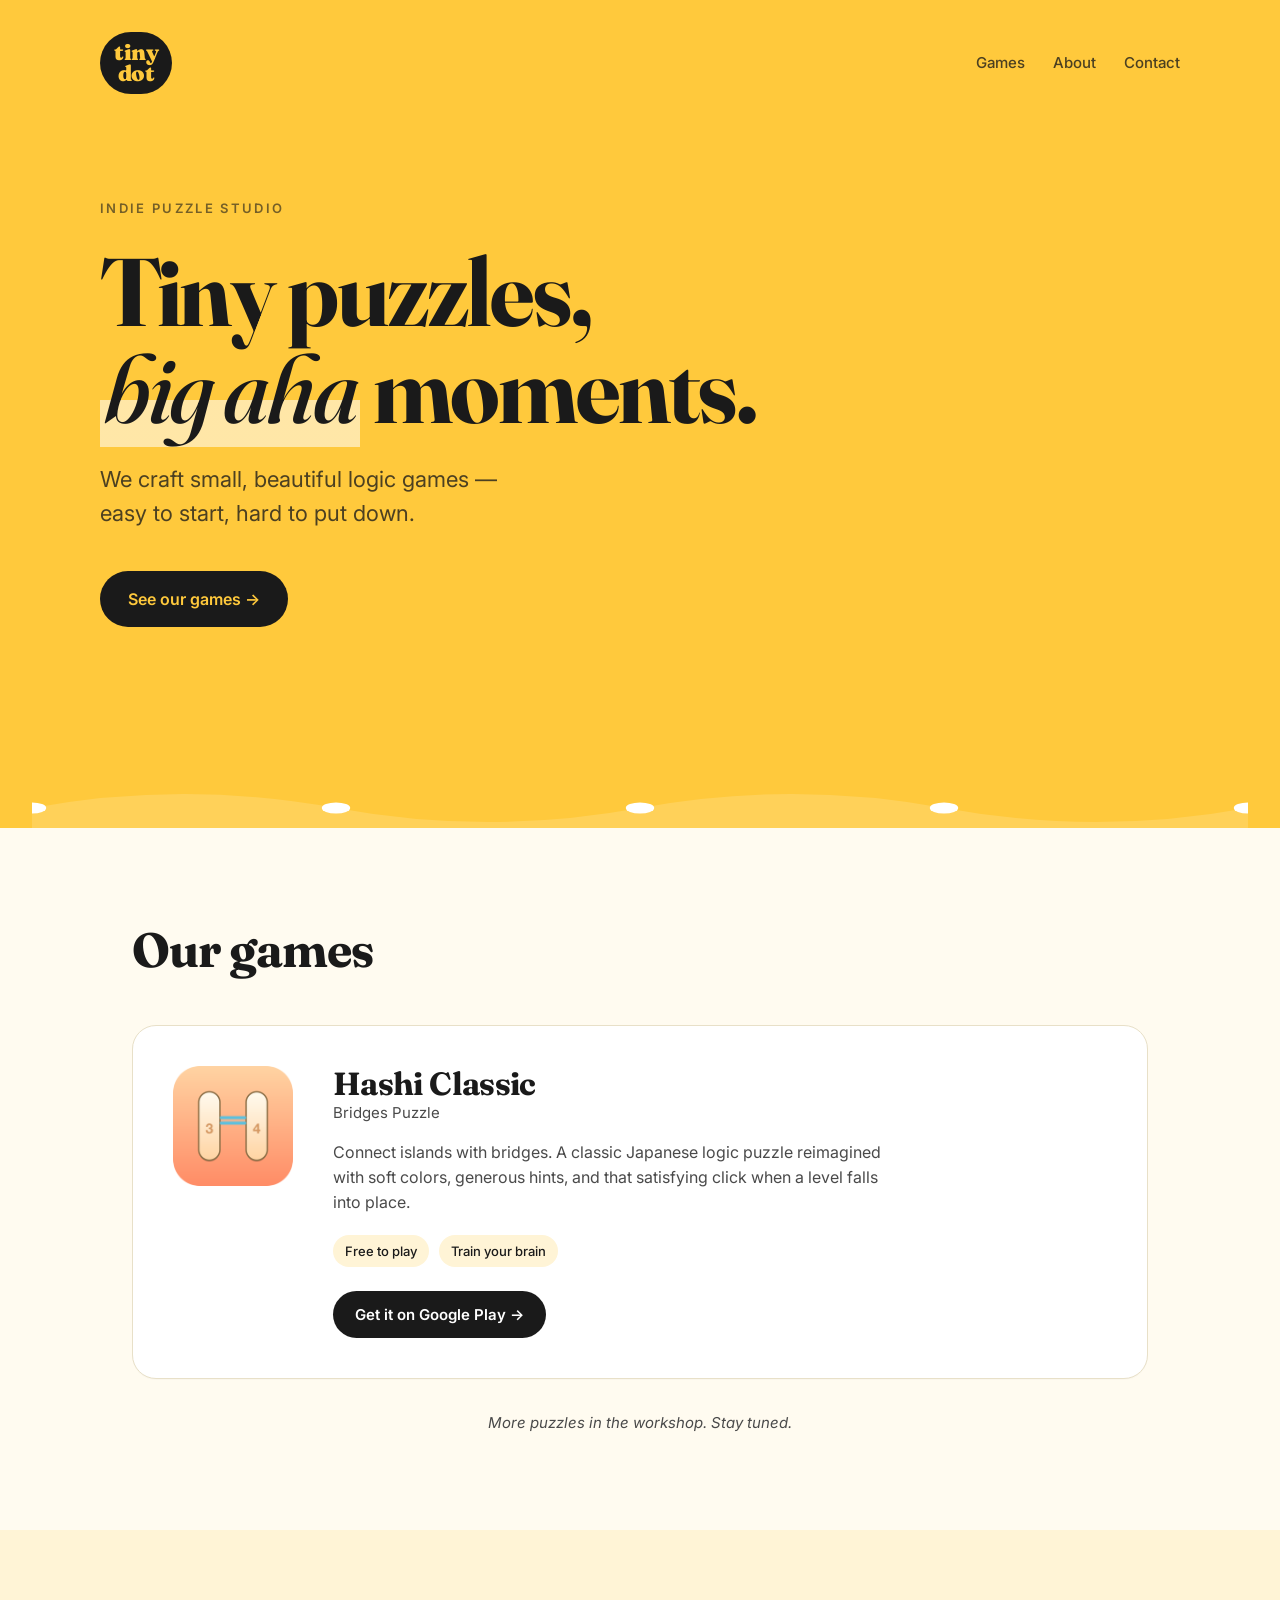
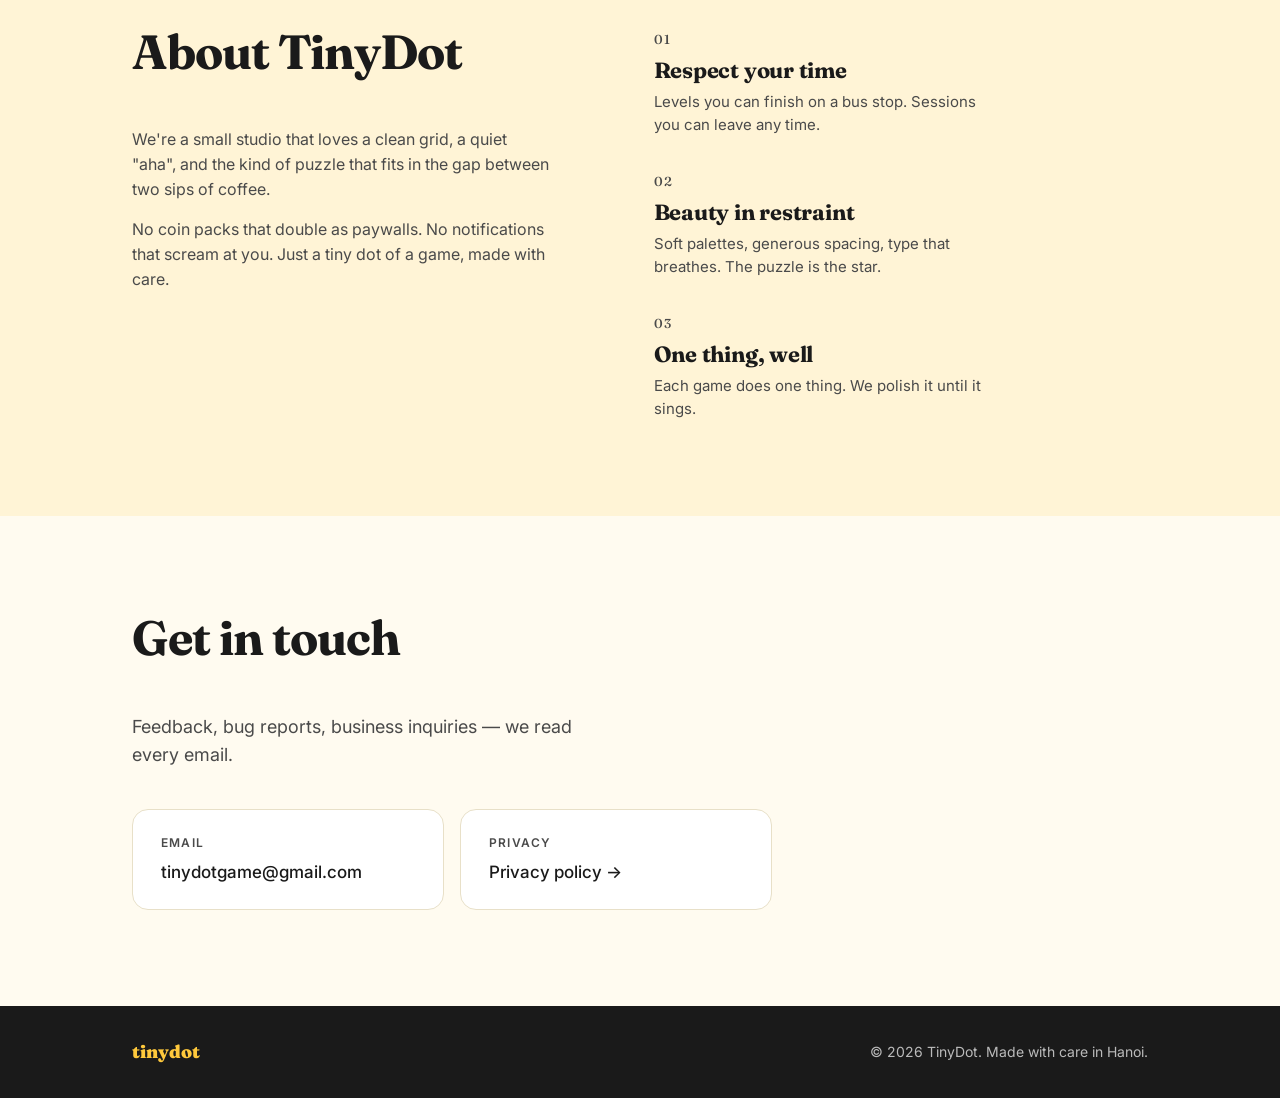
==== index.html @ 89ad3532 "Initial landing page" ====
<!DOCTYPE html>
<html lang="en">
<head>
    <meta charset="UTF-8">
    <meta name="viewport" content="width=device-width, initial-scale=1.0">
    <meta name="description" content="TinyDot — Tiny puzzles, big aha moments. We craft small, beautiful logic games — easy to start, hard to put down.">
    <meta property="og:title" content="TinyDot Studio">
    <meta property="og:description" content="Tiny puzzles, big aha moments. Logic games for curious minds.">
    <meta property="og:type" content="website">
    <meta property="og:url" content="https://tinydot-studio.github.io/">
    <title>TinyDot — Tiny puzzles, big aha moments</title>
    <link rel="icon" type="image/png" href="favicon.png">
    <link rel="preconnect" href="https://fonts.googleapis.com">
    <link rel="preconnect" href="https://fonts.gstatic.com" crossorigin>
    <link href="https://fonts.googleapis.com/css2?family=Fraunces:opsz,wght@9..144,500;9..144,700;9..144,900&family=Inter:wght@400;500;600&display=swap" rel="stylesheet">
    <link rel="stylesheet" href="styles.css">
</head>
<body>

<header class="hero">
    <nav class="nav">
        <a href="#" class="brand">
            <span class="brand-mark">tiny<br>dot</span>
        </a>
        <ul class="nav-links">
            <li><a href="#games">Games</a></li>
            <li><a href="#about">About</a></li>
            <li><a href="#contact">Contact</a></li>
        </ul>
    </nav>

    <div class="hero-content">
        <p class="eyebrow">Indie puzzle studio</p>
        <h1 class="hero-title">
            Tiny puzzles, <br>
            <em>big aha</em> moments.
        </h1>
        <p class="hero-sub">
            We craft small, beautiful logic games — easy to start, hard to put down.
        </p>
        <a href="#games" class="cta">See our games →</a>
    </div>

    <div class="hero-bridges" aria-hidden="true">
        <svg viewBox="0 0 1200 200" preserveAspectRatio="none">
            <path d="M0,150 Q150,80 300,150 T600,150 T900,150 T1200,150 L1200,200 L0,200 Z" fill="#fff" opacity="0.15"/>
            <circle cx="0" cy="150" r="14" fill="#fff"/>
            <circle cx="300" cy="150" r="14" fill="#fff"/>
            <circle cx="600" cy="150" r="14" fill="#fff"/>
            <circle cx="900" cy="150" r="14" fill="#fff"/>
            <circle cx="1200" cy="150" r="14" fill="#fff"/>
        </svg>
    </div>
</header>

<section id="games" class="games">
    <div class="container">
        <h2 class="section-title">Our games</h2>

        <article class="game-card">
            <div class="game-icon">
                <img src="hashi-icon.png" alt="Hashi Classic icon" width="120" height="120">
            </div>
            <div class="game-info">
                <h3 class="game-title">Hashi Classic</h3>
                <p class="game-tagline">Bridges Puzzle</p>
                <p class="game-desc">
                    Connect islands with bridges. A classic Japanese logic puzzle reimagined
                    with soft colors, generous hints, and that satisfying click when a level falls into place.
                </p>
                <div class="game-meta">
                    <span class="badge">Free to play</span>
                    <span class="badge">Train your brain</span>
                </div>
                <a href="https://play.google.com/store/apps/details?id=com.tinydot.connect.hashi.puzzle"
                   class="game-cta" target="_blank" rel="noopener">
                    Get it on Google Play →
                </a>
            </div>
        </article>

        <div class="coming-soon">
            <p>More puzzles in the workshop. Stay tuned.</p>
        </div>
    </div>
</section>

<section id="about" class="about">
    <div class="container about-grid">
        <div>
            <h2 class="section-title">About TinyDot</h2>
            <p>
                We're a small studio that loves a clean grid, a quiet "aha", and the kind of
                puzzle that fits in the gap between two sips of coffee.
            </p>
            <p>
                No coin packs that double as paywalls. No notifications that scream at you.
                Just a tiny dot of a game, made with care.
            </p>
        </div>
        <div class="about-values">
            <div class="value">
                <span class="value-num">01</span>
                <h4>Respect your time</h4>
                <p>Levels you can finish on a bus stop. Sessions you can leave any time.</p>
            </div>
            <div class="value">
                <span class="value-num">02</span>
                <h4>Beauty in restraint</h4>
                <p>Soft palettes, generous spacing, type that breathes. The puzzle is the star.</p>
            </div>
            <div class="value">
                <span class="value-num">03</span>
                <h4>One thing, well</h4>
                <p>Each game does one thing. We polish it until it sings.</p>
            </div>
        </div>
    </div>
</section>

<section id="contact" class="contact">
    <div class="container">
        <h2 class="section-title">Get in touch</h2>
        <p class="contact-lede">
            Feedback, bug reports, business inquiries — we read every email.
        </p>
        <div class="contact-cards">
            <a class="contact-card" href="mailto:tinydotgame@gmail.com">
                <span class="contact-label">Email</span>
                <span class="contact-value">tinydotgame@gmail.com</span>
            </a>
            <a class="contact-card" href="privacy.html">
                <span class="contact-label">Privacy</span>
                <span class="contact-value">Privacy policy →</span>
            </a>
        </div>
    </div>
</section>

<footer class="footer">
    <div class="container footer-row">
        <span class="footer-brand">tinydot</span>
        <span class="footer-copy">© 2026 TinyDot. Made with care in Hanoi.</span>
    </div>
</footer>

</body>
</html>
---- styles.css ----
/* TinyDot Studio — landing page
   Palette derived from Play Store header: warm yellow #FFC93C + cream + ink */

:root {
    --bg: #FFFBF0;
    --ink: #1A1A1A;
    --ink-soft: #4A4A4A;
    --yellow: #FFC93C;
    --yellow-deep: #F5B400;
    --cream: #FFF4D6;
    --line: #E8E0C8;
    --accent: #2E3A8C;
}

* { box-sizing: border-box; margin: 0; padding: 0; }

html { scroll-behavior: smooth; }

body {
    font-family: 'Inter', -apple-system, BlinkMacSystemFont, sans-serif;
    color: var(--ink);
    background: var(--bg);
    line-height: 1.55;
    -webkit-font-smoothing: antialiased;
    text-rendering: optimizeLegibility;
}

.container {
    max-width: 1080px;
    margin: 0 auto;
    padding: 0 32px;
}

/* ─── HERO ───────────────────────────────────────────────── */

.hero {
    background: var(--yellow);
    color: var(--ink);
    padding: 32px 32px 0;
    position: relative;
    overflow: hidden;
    min-height: 92vh;
    display: flex;
    flex-direction: column;
}

.nav {
    max-width: 1080px;
    margin: 0 auto;
    width: 100%;
    display: flex;
    align-items: center;
    justify-content: space-between;
    padding-bottom: 64px;
}

.brand {
    text-decoration: none;
    color: var(--ink);
}

.brand-mark {
    font-family: 'Fraunces', Georgia, serif;
    font-weight: 900;
    font-size: 22px;
    line-height: 0.95;
    letter-spacing: -0.02em;
    background: var(--ink);
    color: var(--yellow);
    padding: 10px 14px;
    border-radius: 999px;
    display: inline-block;
    text-align: center;
}

.nav-links {
    list-style: none;
    display: flex;
    gap: 28px;
    font-size: 15px;
    font-weight: 500;
}

.nav-links a {
    color: var(--ink);
    text-decoration: none;
    opacity: 0.78;
    transition: opacity 0.15s;
}

.nav-links a:hover { opacity: 1; }

.hero-content {
    max-width: 1080px;
    margin: auto auto 80px;
    width: 100%;
    padding: 0;
}

.eyebrow {
    font-size: 13px;
    font-weight: 600;
    letter-spacing: 0.18em;
    text-transform: uppercase;
    opacity: 0.6;
    margin-bottom: 24px;
}

.hero-title {
    font-family: 'Fraunces', Georgia, serif;
    font-weight: 700;
    font-size: clamp(48px, 8vw, 96px);
    line-height: 1.02;
    letter-spacing: -0.025em;
    margin-bottom: 24px;
    max-width: 14ch;
}

.hero-title em {
    font-style: italic;
    font-weight: 500;
    background: linear-gradient(180deg, transparent 60%, rgba(255,255,255,0.55) 60%);
    padding: 0 4px;
}

.hero-sub {
    font-size: clamp(17px, 2vw, 22px);
    max-width: 32ch;
    opacity: 0.78;
    margin-bottom: 40px;
}

.cta {
    display: inline-block;
    background: var(--ink);
    color: var(--yellow);
    text-decoration: none;
    font-weight: 600;
    font-size: 16px;
    padding: 16px 28px;
    border-radius: 999px;
    transition: transform 0.15s, box-shadow 0.15s;
}

.cta:hover {
    transform: translateY(-2px);
    box-shadow: 0 8px 24px rgba(0,0,0,0.15);
}

.hero-bridges {
    width: 100%;
    height: 80px;
    margin-top: auto;
}

.hero-bridges svg {
    width: 100%;
    height: 100%;
    display: block;
}

/* ─── SECTIONS ───────────────────────────────────────────── */

section {
    padding: 96px 0;
}

.section-title {
    font-family: 'Fraunces', Georgia, serif;
    font-weight: 700;
    font-size: clamp(32px, 5vw, 48px);
    line-height: 1.1;
    letter-spacing: -0.02em;
    margin-bottom: 48px;
}

/* ─── GAMES ──────────────────────────────────────────────── */

.games { background: var(--bg); }

.game-card {
    display: grid;
    grid-template-columns: auto 1fr;
    gap: 40px;
    align-items: start;
    padding: 40px;
    background: white;
    border: 1px solid var(--line);
    border-radius: 24px;
    box-shadow: 0 1px 0 rgba(0,0,0,0.02);
}

.game-icon img {
    border-radius: 24px;
    display: block;
}

.game-title {
    font-family: 'Fraunces', Georgia, serif;
    font-weight: 700;
    font-size: 32px;
    line-height: 1.1;
    letter-spacing: -0.02em;
}

.game-tagline {
    color: var(--ink-soft);
    font-size: 15px;
    margin-bottom: 16px;
}

.game-desc {
    margin-bottom: 20px;
    color: var(--ink-soft);
    max-width: 56ch;
}

.game-meta {
    display: flex;
    gap: 10px;
    flex-wrap: wrap;
    margin-bottom: 24px;
}

.badge {
    background: var(--cream);
    color: var(--ink);
    font-size: 13px;
    font-weight: 500;
    padding: 6px 12px;
    border-radius: 999px;
}

.game-cta {
    display: inline-block;
    background: var(--ink);
    color: white;
    text-decoration: none;
    font-weight: 600;
    font-size: 15px;
    padding: 12px 22px;
    border-radius: 999px;
    transition: transform 0.15s;
}

.game-cta:hover { transform: translateY(-2px); }

.coming-soon {
    margin-top: 32px;
    text-align: center;
    color: var(--ink-soft);
    font-style: italic;
    font-size: 15px;
}

/* ─── ABOUT ──────────────────────────────────────────────── */

.about { background: var(--cream); }

.about-grid {
    display: grid;
    grid-template-columns: 1fr 1.1fr;
    gap: 72px;
}

.about p {
    color: var(--ink-soft);
    margin-bottom: 16px;
    max-width: 42ch;
}

.about-values {
    display: flex;
    flex-direction: column;
    gap: 32px;
}

.value-num {
    display: inline-block;
    font-family: 'Fraunces', Georgia, serif;
    font-weight: 500;
    font-size: 13px;
    color: var(--ink-soft);
    margin-bottom: 8px;
    letter-spacing: 0.1em;
}

.value h4 {
    font-family: 'Fraunces', Georgia, serif;
    font-weight: 700;
    font-size: 22px;
    line-height: 1.2;
    margin-bottom: 6px;
    letter-spacing: -0.01em;
}

.value p {
    color: var(--ink-soft);
    font-size: 15px;
    max-width: 38ch;
    margin: 0;
}

/* ─── CONTACT ────────────────────────────────────────────── */

.contact { background: var(--bg); }

.contact-lede {
    font-size: 18px;
    color: var(--ink-soft);
    margin-bottom: 40px;
    max-width: 44ch;
}

.contact-cards {
    display: grid;
    grid-template-columns: repeat(2, 1fr);
    gap: 16px;
    max-width: 640px;
}

.contact-card {
    display: flex;
    flex-direction: column;
    gap: 6px;
    padding: 24px 28px;
    background: white;
    border: 1px solid var(--line);
    border-radius: 16px;
    text-decoration: none;
    color: var(--ink);
    transition: border-color 0.15s, transform 0.15s;
}

.contact-card:hover {
    border-color: var(--yellow-deep);
    transform: translateY(-2px);
}

.contact-label {
    font-size: 12px;
    font-weight: 600;
    letter-spacing: 0.1em;
    text-transform: uppercase;
    color: var(--ink-soft);
}

.contact-value {
    font-weight: 500;
    font-size: 17px;
}

/* ─── FOOTER ─────────────────────────────────────────────── */

.footer {
    background: var(--ink);
    color: rgba(255,255,255,0.7);
    padding: 32px 0;
    font-size: 14px;
}

.footer-row {
    display: flex;
    justify-content: space-between;
    align-items: center;
    flex-wrap: wrap;
    gap: 12px;
}

.footer-brand {
    font-family: 'Fraunces', Georgia, serif;
    font-weight: 900;
    color: var(--yellow);
    font-size: 18px;
}

/* ─── RESPONSIVE ─────────────────────────────────────────── */

@media (max-width: 768px) {
    .container { padding: 0 24px; }
    .hero { padding: 24px 24px 0; min-height: auto; }
    .nav { padding-bottom: 48px; }
    .nav-links { gap: 18px; font-size: 14px; }
    .hero-content { margin: 40px 0; }
    .hero-title { font-size: clamp(40px, 11vw, 60px); }

    section { padding: 64px 0; }

    .game-card {
        grid-template-columns: 1fr;
        gap: 24px;
        padding: 28px;
    }
    .game-icon img { width: 96px; height: 96px; }

    .about-grid {
        grid-template-columns: 1fr;
        gap: 48px;
    }

    .contact-cards {
        grid-template-columns: 1fr;
    }
}
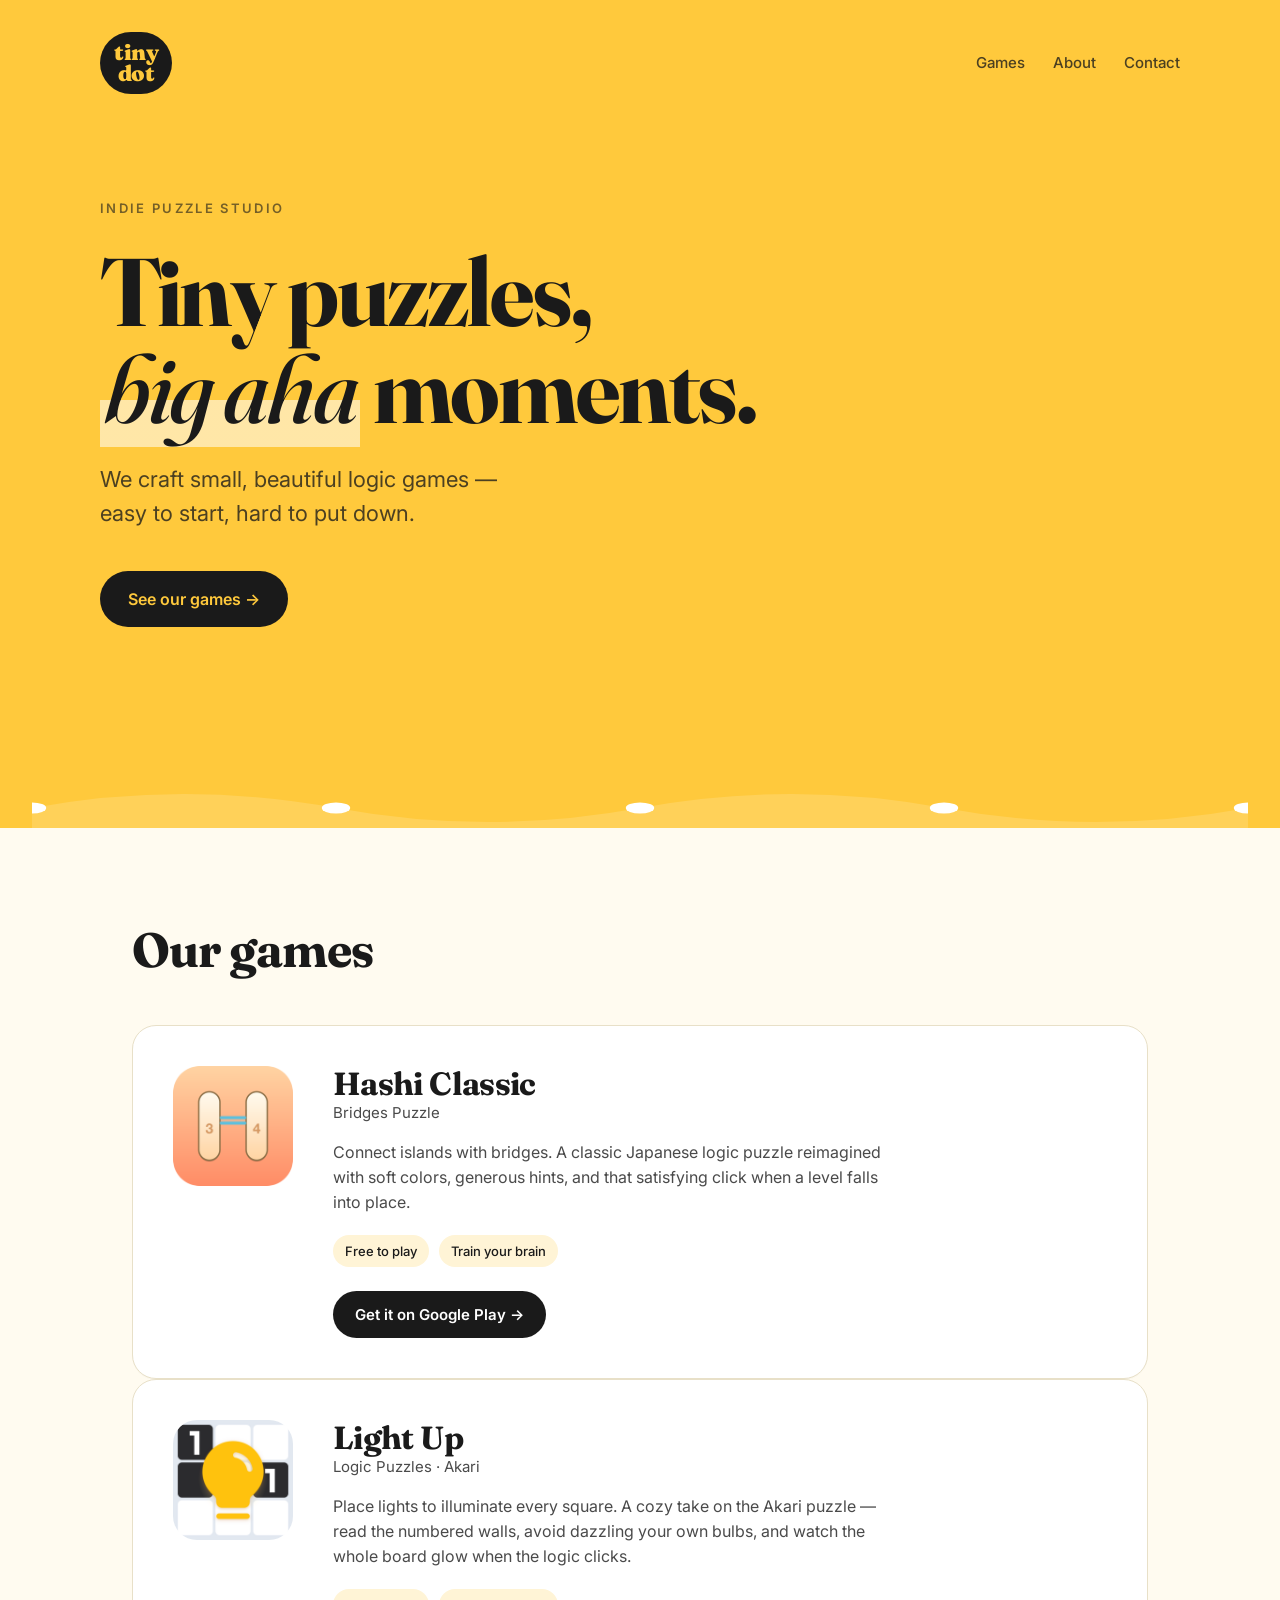
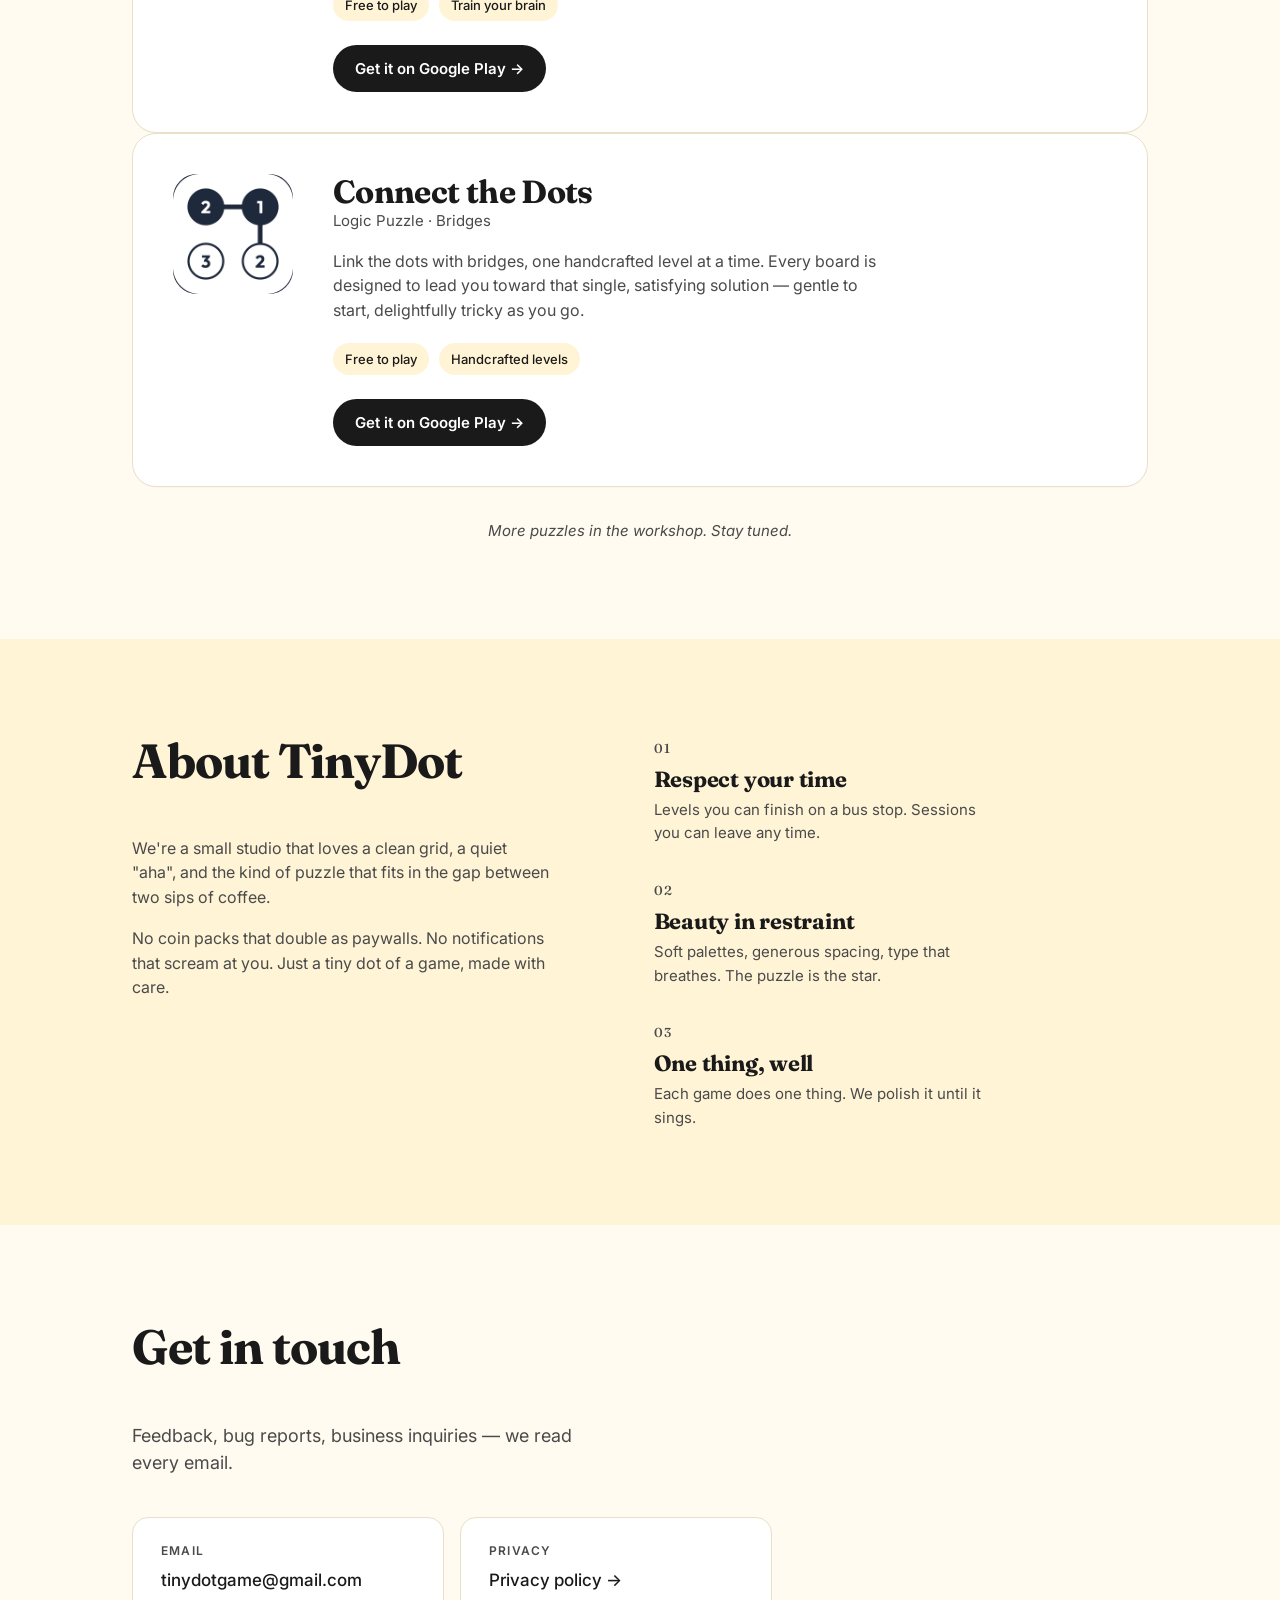
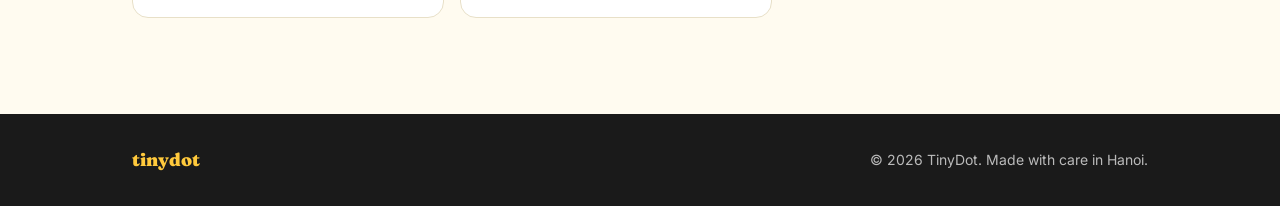
==== commit 791536ae: "Add Light Up & Connect the Dots games; update app-ads.txt resellers - Add two new game cards (Light " ====
--- a/index.html
+++ b/index.html
@@ -79,6 +79,52 @@
             </div>
         </article>
 
+        <article class="game-card">
+            <div class="game-icon">
+                <img src="lightup-icon.png" alt="Light Up icon" width="120" height="120">
+            </div>
+            <div class="game-info">
+                <h3 class="game-title">Light Up</h3>
+                <p class="game-tagline">Logic Puzzles · Akari</p>
+                <p class="game-desc">
+                    Place lights to illuminate every square. A cozy take on the Akari puzzle —
+                    read the numbered walls, avoid dazzling your own bulbs, and watch the whole
+                    board glow when the logic clicks.
+                </p>
+                <div class="game-meta">
+                    <span class="badge">Free to play</span>
+                    <span class="badge">Train your brain</span>
+                </div>
+                <a href="https://play.google.com/store/apps/details?id=com.tinydot.lightup.puzzle.number"
+                   class="game-cta" target="_blank" rel="noopener">
+                    Get it on Google Play →
+                </a>
+            </div>
+        </article>
+
+        <article class="game-card">
+            <div class="game-icon">
+                <img src="connect-icon.png" alt="Connect the Dots icon" width="120" height="120">
+            </div>
+            <div class="game-info">
+                <h3 class="game-title">Connect the Dots</h3>
+                <p class="game-tagline">Logic Puzzle · Bridges</p>
+                <p class="game-desc">
+                    Link the dots with bridges, one handcrafted level at a time. Every board is
+                    designed to lead you toward that single, satisfying solution — gentle to
+                    start, delightfully tricky as you go.
+                </p>
+                <div class="game-meta">
+                    <span class="badge">Free to play</span>
+                    <span class="badge">Handcrafted levels</span>
+                </div>
+                <a href="https://play.google.com/store/apps/details?id=com.tinydot.connect.dot.bridge"
+                   class="game-cta" target="_blank" rel="noopener">
+                    Get it on Google Play →
+                </a>
+            </div>
+        </article>
+
         <div class="coming-soon">
             <p>More puzzles in the workshop. Stay tuned.</p>
         </div>
--- a/styles.css
+++ b/styles.css
@@ -195,6 +195,31 @@
     display: block;
 }
 
+/* Placeholder icon for games without a shipped icon asset yet */
+.game-icon-ph {
+    width: 120px;
+    height: 120px;
+    border-radius: 24px;
+    display: flex;
+    align-items: center;
+    justify-content: center;
+    font-family: 'Fraunces', Georgia, serif;
+    font-weight: 900;
+    font-size: 52px;
+    color: #fff;
+    line-height: 1;
+    user-select: none;
+}
+
+.game-icon-ph.ph-lightup {
+    background: linear-gradient(145deg, var(--yellow) 0%, var(--yellow-deep) 100%);
+    color: var(--ink);
+}
+
+.game-icon-ph.ph-connect {
+    background: linear-gradient(145deg, var(--accent) 0%, #1c2560 100%);
+}
+
 .game-title {
     font-family: 'Fraunces', Georgia, serif;
     font-weight: 700;
@@ -392,6 +417,7 @@
         padding: 28px;
     }
     .game-icon img { width: 96px; height: 96px; }
+    .game-icon-ph { width: 96px; height: 96px; font-size: 42px; }
 
     .about-grid {
         grid-template-columns: 1fr;
